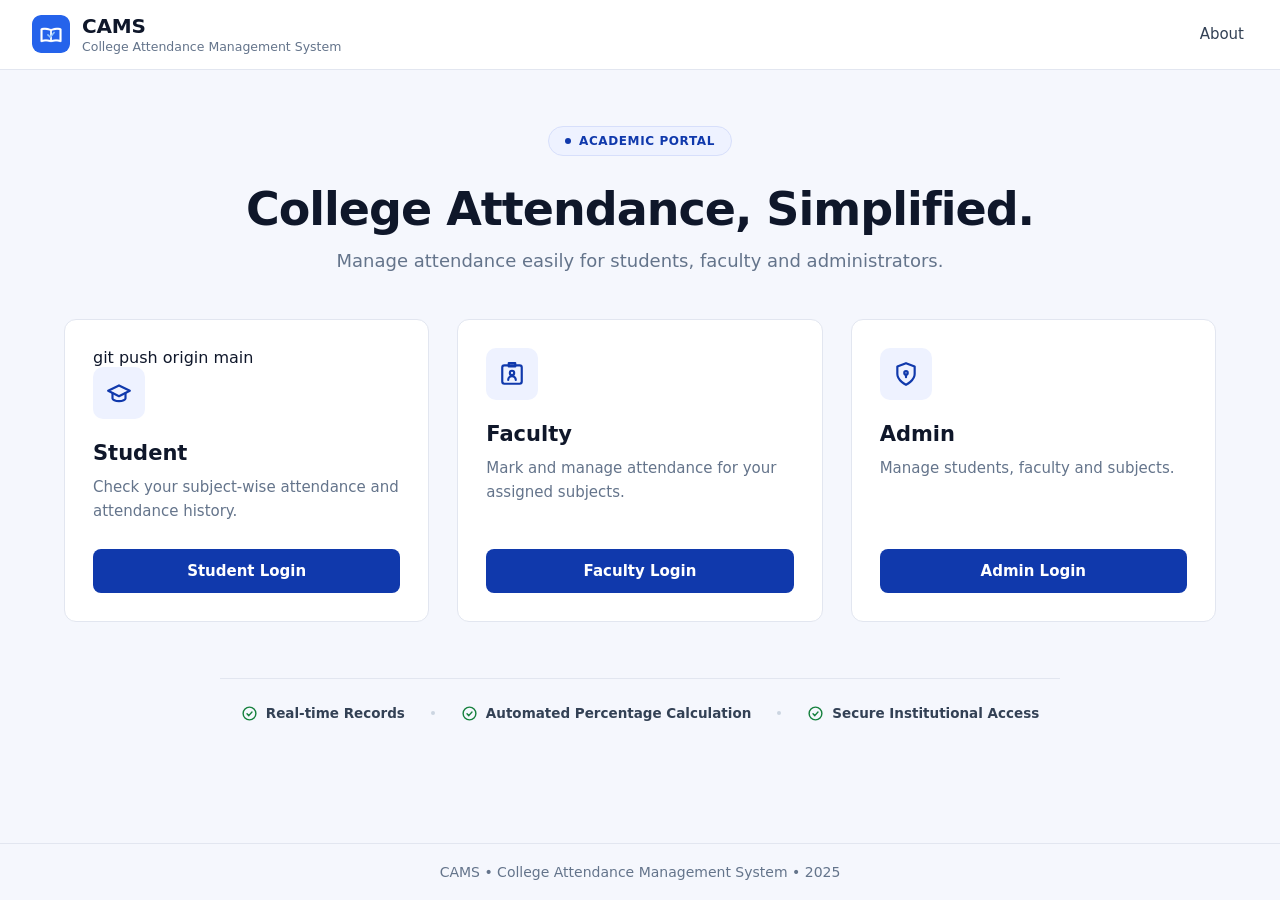
==== frontend/index.html @ 91c0c57a "my code updates" ====
<!DOCTYPE html>
<html lang="en">
<head>
  <meta charset="UTF-8" />
  <meta name="viewport" content="width=device-width, initial-scale=1" />
  <title>CAMS — College Attendance Management System</title>
  <link rel="icon" href="logo.png" />
  <link rel="stylesheet" href="style.css" />
</head>
<body>

  <!-- ============ NAVBAR ============ -->
  <header class="navbar">
    <a href="index.html" class="brand">
      <img src="logo.png" alt="CAMS logo" class="brand-logo" />
      <span class="brand-text">
        <span class="brand-name">CAMS</span>
        <span class="brand-sub">College Attendance Management System</span>
      </span>
    </a>

    <nav class="nav-links">
      <!-- Only "About" kept in the top right -->
      <a href="" class="nav-link">About</a>
    </nav>
  </header>

  <!-- ============ MAIN ============ -->
  <main class="hero">
    <span class="pill"><span class="pill-dot"></span>ACADEMIC PORTAL</span>

    <h1 class="hero-title">College Attendance, Simplified.</h1>
    <p class="hero-sub">Manage attendance easily for students, faculty and administrators.</p>

    <!-- ============ ROLE CARDS ============ -->
    <section class="cards">

      <!-- STUDENT -->
      <article class="card">git push origin main

        <div class="card-icon">
          <!-- graduation cap -->
          <svg viewBox="0 0 24 24" fill="none" stroke="currentColor" stroke-width="2"
               stroke-linecap="round" stroke-linejoin="round">
            <path d="M22 10 12 5 2 10l10 5 10-5Z"/>
            <path d="M6 12v5c0 1 2.5 2.5 6 2.5s6-1.5 6-2.5v-5"/>
          </svg>
        </div>
        <h2 class="card-title">Student</h2>
        <p class="card-text">Check your subject-wise attendance and attendance history.</p>
        <!-- LINK 1: put student login page URL in href -->
        <a href="" class="btn">Student Login</a>
      </article>

      <!-- FACULTY -->
      <article class="card">
        <div class="card-icon">
          <!-- id badge -->
          <svg viewBox="0 0 24 24" fill="none" stroke="currentColor" stroke-width="2"
               stroke-linecap="round" stroke-linejoin="round">
            <rect x="3" y="4" width="18" height="17" rx="2"/>
            <path d="M9 2h6v3H9z"/>
            <circle cx="12" cy="11" r="2"/>
            <path d="M8.5 17.5a3.5 3.5 0 0 1 7 0"/>
          </svg>
        </div>
        <h2 class="card-title">Faculty</h2>
        <p class="card-text">Mark and manage attendance for your assigned subjects.</p>
        <!-- LINK 2: put faculty login page URL in href -->
        <a href="" class="btn">Faculty Login</a>
      </article>

      <!-- ADMIN -->
      <article class="card">
        <div class="card-icon">
          <!-- shield with lock -->
          <svg viewBox="0 0 24 24" fill="none" stroke="currentColor" stroke-width="2"
               stroke-linecap="round" stroke-linejoin="round">
            <path d="M12 22s8-4 8-10V5l-8-3-8 3v7c0 6 8 10 8 10Z"/>
            <circle cx="12" cy="11" r="1.6"/>
            <path d="M12 12.6V15"/>
          </svg>
        </div>
        <h2 class="card-title">Admin</h2>
        <p class="card-text">Manage students, faculty and subjects.</p>
        <!-- LINK 3: put admin login page URL in href -->
        <a href="" class="btn">Admin Login</a>
      </article>

    </section>

    <!-- ============ FEATURE STRIP ============ -->
    <section class="features">
      <span class="feature">
        <svg viewBox="0 0 24 24" fill="none" stroke="currentColor" stroke-width="2"
             stroke-linecap="round" stroke-linejoin="round">
          <circle cx="12" cy="12" r="9"/><path d="m8.5 12.5 2.5 2.5 4.5-5"/>
        </svg>
        Real-time Records
      </span>
      <span class="feature-dot"></span>
      <span class="feature">
        <svg viewBox="0 0 24 24" fill="none" stroke="currentColor" stroke-width="2"
             stroke-linecap="round" stroke-linejoin="round">
          <circle cx="12" cy="12" r="9"/><path d="m8.5 12.5 2.5 2.5 4.5-5"/>
        </svg>
        Automated Percentage Calculation
      </span>
      <span class="feature-dot"></span>
      <span class="feature">
        <svg viewBox="0 0 24 24" fill="none" stroke="currentColor" stroke-width="2"
             stroke-linecap="round" stroke-linejoin="round">
          <circle cx="12" cy="12" r="9"/><path d="m8.5 12.5 2.5 2.5 4.5-5"/>
        </svg>
        Secure Institutional Access
      </span>
    </section>
  </main>

  <!-- ============ FOOTER ============ -->
  <footer class="footer">
    CAMS • College Attendance Management System • 2025
  </footer>

</body>
</html>
---- frontend/style.css ----
/* ===============================
   CAMS — College Attendance Management System
   =============================== */

:root {
  --blue:        #1039ac;
  --blue-dark:   #0c2d8a;
  --blue-light:  #2563eb;
  --page-bg:     #f5f7fd;
  --card-bg:     #ffffff;
  --border:      #e2e6f0;
  --text:        #0f172a;
  --text-muted:  #64748b;
  --icon-bg:     #eef2ff;
  --green:       #15803d;
  --radius:      12px;
}

* { box-sizing: border-box; margin: 0; padding: 0; }

body {
  font-family: system-ui, -apple-system, "Segoe UI", Roboto, Helvetica, Arial, sans-serif;
  background: var(--page-bg);
  color: var(--text);
  min-height: 100vh;
  display: flex;
  flex-direction: column;
  -webkit-font-smoothing: antialiased;
}

/* ============ NAVBAR ============ */
.navbar {
  background: #fff;
  border-bottom: 1px solid var(--border);
  padding: 14px 32px;
  display: flex;
  align-items: center;
  justify-content: space-between;
  flex-wrap: wrap;
  gap: 12px;
}

.brand {
  display: flex;
  align-items: center;
  gap: 12px;
  text-decoration: none;
  color: inherit;
}

.brand-logo {
  width: 38px;
  height: 38px;
  border-radius: 9px;
  display: block;
}

.brand-text { display: flex; flex-direction: column; line-height: 1.25; }
.brand-name { font-size: 20px; font-weight: 700; letter-spacing: -0.2px; }
.brand-sub  { font-size: 12.5px; color: var(--text-muted); }

.nav-links { display: flex; align-items: center; gap: 24px; }

.nav-link {
  font-size: 15px;
  color: #334155;
  text-decoration: none;
  padding: 6px 4px;
  border-radius: 6px;
  transition: color .15s ease;
}
.nav-link:hover { color: var(--blue); }
.nav-link:focus-visible { outline: 2px solid var(--blue); outline-offset: 3px; }

/* ============ HERO ============ */
.hero {
  flex: 1;
  width: 100%;
  max-width: 1200px;
  margin: 0 auto;
  padding: 56px 24px 72px;
  text-align: center;
}

.pill {
  display: inline-flex;
  align-items: center;
  gap: 8px;
  background: #eef2ff;
  border: 1px solid #d7dffb;
  color: var(--blue);
  font-size: 12px;
  font-weight: 600;
  letter-spacing: .6px;
  padding: 7px 16px;
  border-radius: 999px;
}
.pill-dot {
  width: 6px; height: 6px;
  border-radius: 50%;
  background: var(--blue);
}

.hero-title {
  margin-top: 26px;
  font-size: clamp(30px, 5vw, 46px);
  font-weight: 800;
  letter-spacing: -1px;
}

.hero-sub {
  margin-top: 14px;
  font-size: clamp(15px, 2vw, 18px);
  color: var(--text-muted);
}

/* ============ CARDS ============ */
.cards {
  margin-top: 48px;
  display: grid;
  grid-template-columns: repeat(3, 1fr);
  gap: 28px;
  text-align: left;
}

.card {
  background: var(--card-bg);
  border: 1px solid var(--border);
  border-radius: var(--radius);
  padding: 28px;
  display: flex;
  flex-direction: column;
}

.card-icon {
  width: 52px;
  height: 52px;
  border-radius: 10px;
  background: var(--icon-bg);
  color: var(--blue);
  display: flex;
  align-items: center;
  justify-content: center;
}
.card-icon svg { width: 26px; height: 26px; }

.card-title {
  margin-top: 22px;
  font-size: 21px;
  font-weight: 700;
}

.card-text {
  margin-top: 10px;
  font-size: 15px;
  line-height: 1.6;
  color: var(--text-muted);
  flex: 1;
}

.btn {
  margin-top: 26px;
  display: block;
  background: var(--blue);
  color: #fff;
  font-size: 15px;
  font-weight: 700;
  text-align: center;
  text-decoration: none;
  padding: 13px 18px;
  border-radius: 8px;
  transition: background .15s ease;
}
.btn:hover { background: var(--blue-dark); }
.btn:focus-visible { outline: 2px solid var(--text); outline-offset: 3px; }

/* ============ FEATURE STRIP ============ */
.features {
  margin: 56px auto 0;
  max-width: 840px;
  border-top: 1px solid var(--border);
  padding-top: 26px;
  display: flex;
  flex-wrap: wrap;
  align-items: center;
  justify-content: center;
  gap: 14px 26px;
}

.feature {
  display: inline-flex;
  align-items: center;
  gap: 8px;
  font-size: 13.5px;
  font-weight: 600;
  color: #334155;
}
.feature svg { width: 17px; height: 17px; color: var(--green); }

.feature-dot {
  width: 4px; height: 4px;
  border-radius: 50%;
  background: #cbd5e1;
}

/* ============ FOOTER ============ */
.footer {
  border-top: 1px solid var(--border);
  padding: 20px 24px;
  text-align: center;
  font-size: 14px;
  color: var(--text-muted);
  background: var(--page-bg);
}

/* ============ RESPONSIVE ============ */
@media (max-width: 900px) {
  .cards { grid-template-columns: 1fr; max-width: 460px; margin-left: auto; margin-right: auto; }
}

@media (max-width: 560px) {
  .navbar { padding: 12px 18px; }
  .brand-sub { display: none; }
  .hero { padding: 40px 18px 56px; }
  .feature-dot { display: none; }
  .features { flex-direction: column; gap: 12px; }
}
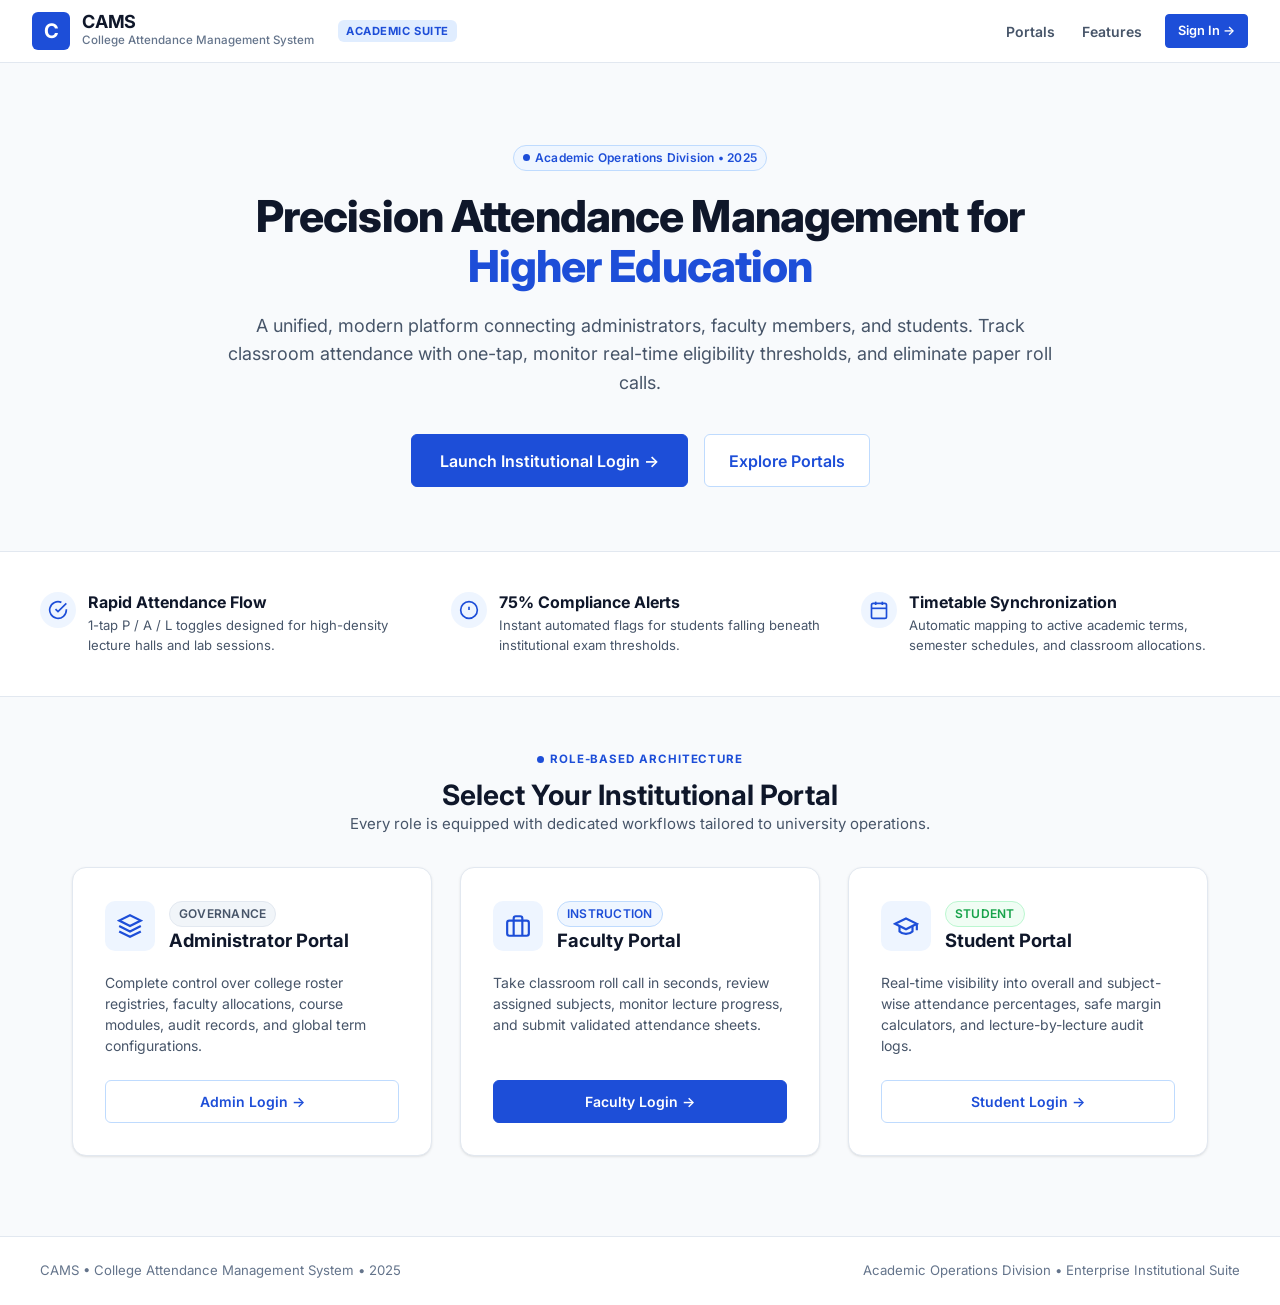
==== commit 237d255d: "feat: add complete frontend structure and pages" ====
--- a/frontend/index.html
+++ b/frontend/index.html
@@ -1,126 +1,309 @@
 <!DOCTYPE html>
 <html lang="en">
 <head>
-  <meta charset="UTF-8" />
-  <meta name="viewport" content="width=device-width, initial-scale=1" />
-  <title>CAMS — College Attendance Management System</title>
-  <link rel="icon" href="logo.png" />
-  <link rel="stylesheet" href="style.css" />
+    <meta charset="UTF-8">
+    <meta name="viewport" content="width=device-width, initial-scale=1.0">
+    <title>CAMS - College Attendance Management System</title>
+    <!-- Stylesheets -->
+    <link rel="stylesheet" href="css/style.css">
+    <link rel="stylesheet" href="css/dashboard.css">
+    <style>
+        .landing-hero {
+            padding: 5rem 2rem 4rem;
+            text-align: center;
+            max-width: 900px;
+            margin: 0 auto;
+        }
+        .hero-badge { margin-bottom: 1.25rem; }
+        .hero-title {
+            font-size: 2.75rem;
+            font-weight: 800;
+            color: #0f172a;
+            line-height: 1.15;
+            margin-bottom: 1.25rem;
+            letter-spacing: -0.02em;
+        }
+        .hero-title span { color: var(--primary-color); }
+        .hero-subtitle {
+            font-size: 1.125rem;
+            color: var(--text-secondary);
+            margin-bottom: 2.25rem;
+            line-height: 1.6;
+        }
+        .hero-cta-group {
+            display: flex;
+            align-items: center;
+            justify-content: center;
+            gap: 1rem;
+            flex-wrap: wrap;
+        }
+        .portals-preview-section {
+            padding: 3rem 2rem 5rem;
+            max-width: 1200px;
+            margin: 0 auto;
+            width: 100%;
+        }
+        .portal-cards-grid {
+            display: grid;
+            grid-template-columns: repeat(auto-fit, minmax(320px, 1fr));
+            gap: 1.75rem;
+            margin-top: 2rem;
+        }
+        .portal-preview-card {
+            background-color: #ffffff;
+            border: 1px solid var(--border-color);
+            border-radius: var(--radius-lg);
+            padding: 2rem;
+            display: flex;
+            flex-direction: column;
+            justify-content: space-between;
+            box-shadow: var(--shadow-sm);
+            transition: var(--transition);
+        }
+        .portal-preview-card:hover {
+            box-shadow: var(--shadow-lg);
+            transform: translateY(-4px);
+            border-color: var(--primary-border);
+        }
+        .portal-card-header {
+            display: flex;
+            align-items: center;
+            gap: 14px;
+            margin-bottom: 1.25rem;
+        }
+        .portal-card-icon {
+            width: 50px;
+            height: 50px;
+            border-radius: var(--radius-md);
+            background-color: #eef5ff;
+            color: var(--primary-color);
+            display: flex;
+            align-items: center;
+            justify-content: center;
+        }
+        .features-strip {
+            background-color: #ffffff;
+            border-top: 1px solid var(--border-color);
+            border-bottom: 1px solid var(--border-color);
+            padding: 2.5rem 2rem;
+        }
+        .features-grid {
+            max-width: 1200px;
+            margin: 0 auto;
+            display: grid;
+            grid-template-columns: repeat(auto-fit, minmax(240px, 1fr));
+            gap: 2rem;
+        }
+        .feature-item {
+            display: flex;
+            align-items: flex-start;
+            gap: 12px;
+        }
+        .feature-item-icon {
+            width: 36px;
+            height: 36px;
+            border-radius: 50%;
+            background-color: #eef5ff;
+            color: var(--primary-color);
+            display: flex;
+            align-items: center;
+            justify-content: center;
+            flex-shrink: 0;
+        }
+    </style>
 </head>
 <body>
 
-  <!-- ============ NAVBAR ============ -->
-  <header class="navbar">
-    <a href="index.html" class="brand">
-      <img src="logo.png" alt="CAMS logo" class="brand-logo" />
-      <span class="brand-text">
-        <span class="brand-name">CAMS</span>
-        <span class="brand-sub">College Attendance Management System</span>
-      </span>
-    </a>
-
-    <nav class="nav-links">
-      <!-- Only "About" kept in the top right -->
-      <a href="" class="nav-link">About</a>
-    </nav>
-  </header>
-
-  <!-- ============ MAIN ============ -->
-  <main class="hero">
-    <span class="pill"><span class="pill-dot"></span>ACADEMIC PORTAL</span>
-
-    <h1 class="hero-title">College Attendance, Simplified.</h1>
-    <p class="hero-sub">Manage attendance easily for students, faculty and administrators.</p>
-
-    <!-- ============ ROLE CARDS ============ -->
-    <section class="cards">
-
-      <!-- STUDENT -->
-      <article class="card">git push origin main
-
-        <div class="card-icon">
-          <!-- graduation cap -->
-          <svg viewBox="0 0 24 24" fill="none" stroke="currentColor" stroke-width="2"
-               stroke-linecap="round" stroke-linejoin="round">
-            <path d="M22 10 12 5 2 10l10 5 10-5Z"/>
-            <path d="M6 12v5c0 1 2.5 2.5 6 2.5s6-1.5 6-2.5v-5"/>
-          </svg>
+    <!-- Landing Navigation -->
+    <header class="top-navbar">
+        <div class="nav-left">
+            <div class="brand-logo-wrap">
+                <div class="brand-icon">C</div>
+                <div class="brand-text">
+                    <h2>CAMS</h2>
+                    <span>College Attendance Management System</span>
+                </div>
+            </div>
+            <span class="portal-badge">Academic Suite</span>
         </div>
-        <h2 class="card-title">Student</h2>
-        <p class="card-text">Check your subject-wise attendance and attendance history.</p>
-        <!-- LINK 1: put student login page URL in href -->
-        <a href="" class="btn">Student Login</a>
-      </article>
-
-      <!-- FACULTY -->
-      <article class="card">
-        <div class="card-icon">
-          <!-- id badge -->
-          <svg viewBox="0 0 24 24" fill="none" stroke="currentColor" stroke-width="2"
-               stroke-linecap="round" stroke-linejoin="round">
-            <rect x="3" y="4" width="18" height="17" rx="2"/>
-            <path d="M9 2h6v3H9z"/>
-            <circle cx="12" cy="11" r="2"/>
-            <path d="M8.5 17.5a3.5 3.5 0 0 1 7 0"/>
-          </svg>
+        <div class="nav-right">
+            <a href="#portals" class="nav-link">Portals</a>
+            <a href="#features" class="nav-link">Features</a>
+            <a href="pages/login.html" class="btn btn-primary btn-sm">
+                Sign In &rarr;
+            </a>
         </div>
-        <h2 class="card-title">Faculty</h2>
-        <p class="card-text">Mark and manage attendance for your assigned subjects.</p>
-        <!-- LINK 2: put faculty login page URL in href -->
-        <a href="" class="btn">Faculty Login</a>
-      </article>
-
-      <!-- ADMIN -->
-      <article class="card">
-        <div class="card-icon">
-          <!-- shield with lock -->
-          <svg viewBox="0 0 24 24" fill="none" stroke="currentColor" stroke-width="2"
-               stroke-linecap="round" stroke-linejoin="round">
-            <path d="M12 22s8-4 8-10V5l-8-3-8 3v7c0 6 8 10 8 10Z"/>
-            <circle cx="12" cy="11" r="1.6"/>
-            <path d="M12 12.6V15"/>
-          </svg>
+    </header>
+
+    <!-- Main Hero -->
+    <main>
+        <section class="landing-hero">
+            <div class="hero-badge">
+                <span class="badge badge-blue">
+                    <span class="status-dot blue"></span> Academic Operations Division &bull; 2025
+                </span>
+            </div>
+            <h1 class="hero-title">
+                Precision Attendance Management for <span>Higher Education</span>
+            </h1>
+            <p class="hero-subtitle">
+                A unified, modern platform connecting administrators, faculty members, and students.
+                Track classroom attendance with one-tap, monitor real-time eligibility thresholds, and eliminate paper roll calls.
+            </p>
+            <div class="hero-cta-group">
+                <a href="pages/login.html" class="btn btn-primary" style="padding: 0.85rem 1.75rem; font-size: 1rem;">
+                    Launch Institutional Login &rarr;
+                </a>
+                <a href="#portals" class="btn btn-outline" style="padding: 0.85rem 1.5rem; font-size: 1rem;">
+                    Explore Portals
+                </a>
+            </div>
+        </section>
+
+        <!-- Feature Highlight Strip -->
+        <section class="features-strip" id="features">
+            <div class="features-grid">
+                <div class="feature-item">
+                    <div class="feature-item-icon">
+                        <svg width="20" height="20" viewBox="0 0 24 24" fill="none" stroke="currentColor" stroke-width="2">
+                            <path d="M22 11.08V12a10 10 0 1 1-5.93-9.14"></path>
+                            <polyline points="22 4 12 14.01 9 11.01"></polyline>
+                        </svg>
+                    </div>
+                    <div>
+                        <h4 style="margin-bottom: 4px;">Rapid Attendance Flow</h4>
+                        <p style="font-size: 0.82rem;">1-tap P / A / L toggles designed for high-density lecture halls and lab sessions.</p>
+                    </div>
+                </div>
+
+                <div class="feature-item">
+                    <div class="feature-item-icon">
+                        <svg width="20" height="20" viewBox="0 0 24 24" fill="none" stroke="currentColor" stroke-width="2">
+                            <circle cx="12" cy="12" r="10"></circle>
+                            <line x1="12" y1="8" x2="12" y2="12"></line>
+                            <line x1="12" y1="16" x2="12.01" y2="16"></line>
+                        </svg>
+                    </div>
+                    <div>
+                        <h4 style="margin-bottom: 4px;">75% Compliance Alerts</h4>
+                        <p style="font-size: 0.82rem;">Instant automated flags for students falling beneath institutional exam thresholds.</p>
+                    </div>
+                </div>
+
+                <div class="feature-item">
+                    <div class="feature-item-icon">
+                        <svg width="20" height="20" viewBox="0 0 24 24" fill="none" stroke="currentColor" stroke-width="2">
+                            <rect x="3" y="4" width="18" height="18" rx="2" ry="2"></rect>
+                            <line x1="16" y1="2" x2="16" y2="6"></line>
+                            <line x1="8" y1="2" x2="8" y2="6"></line>
+                            <line x1="3" y1="10" x2="21" y2="10"></line>
+                        </svg>
+                    </div>
+                    <div>
+                        <h4 style="margin-bottom: 4px;">Timetable Synchronization</h4>
+                        <p style="font-size: 0.82rem;">Automatic mapping to active academic terms, semester schedules, and classroom allocations.</p>
+                    </div>
+                </div>
+            </div>
+        </section>
+
+        <!-- Role Portals Section -->
+        <section class="portals-preview-section" id="portals">
+            <div style="text-align: center; margin-bottom: 2rem;">
+                <span class="portal-tag"><span class="dot"></span> Role-Based Architecture</span>
+                <h2 style="font-size: 1.75rem; margin-top: 4px;">Select Your Institutional Portal</h2>
+                <p>Every role is equipped with dedicated workflows tailored to university operations.</p>
+            </div>
+
+            <div class="portal-cards-grid">
+                <!-- Admin Card -->
+                <div class="portal-preview-card">
+                    <div>
+                        <div class="portal-card-header">
+                            <div class="portal-card-icon">
+                                <svg width="26" height="26" viewBox="0 0 24 24" fill="none" stroke="currentColor" stroke-width="2">
+                                    <path d="M12 2L2 7l10 5 10-5-10-5z"></path>
+                                    <path d="M2 17l10 5 10-5"></path>
+                                    <path d="M2 12l10 5 10-5"></path>
+                                </svg>
+                            </div>
+                            <div>
+                                <span class="badge badge-gray">GOVERNANCE</span>
+                                <h3 style="margin-top: 2px;">Administrator Portal</h3>
+                            </div>
+                        </div>
+                        <p style="margin-bottom: 1.5rem; font-size: 0.875rem;">
+                            Complete control over college roster registries, faculty allocations, course modules, audit records, and global term configurations.
+                        </p>
+                    </div>
+                    <a href="pages/login.html" class="btn btn-outline btn-block">
+                        Admin Login &rarr;
+                    </a>
+                </div>
+
+                <!-- Faculty Card -->
+                <div class="portal-preview-card">
+                    <div>
+                        <div class="portal-card-header">
+                            <div class="portal-card-icon">
+                                <svg width="26" height="26" viewBox="0 0 24 24" fill="none" stroke="currentColor" stroke-width="2">
+                                    <rect x="2" y="7" width="20" height="14" rx="2" ry="2"></rect>
+                                    <path d="M16 21V5a2 2 0 0 0-2-2h-4a2 2 0 0 0-2 2v16"></path>
+                                </svg>
+                            </div>
+                            <div>
+                                <span class="badge badge-blue">INSTRUCTION</span>
+                                <h3 style="margin-top: 2px;">Faculty Portal</h3>
+                            </div>
+                        </div>
+                        <p style="margin-bottom: 1.5rem; font-size: 0.875rem;">
+                            Take classroom roll call in seconds, review assigned subjects, monitor lecture progress, and submit validated attendance sheets.
+                        </p>
+                    </div>
+                    <a href="pages/login.html" class="btn btn-primary btn-block">
+                        Faculty Login &rarr;
+                    </a>
+                </div>
+
+                <!-- Student Card -->
+                <div class="portal-preview-card">
+                    <div>
+                        <div class="portal-card-header">
+                            <div class="portal-card-icon">
+                                <svg width="26" height="26" viewBox="0 0 24 24" fill="none" stroke="currentColor" stroke-width="2">
+                                    <path d="M22 10v6M2 10l10-5 10 5-10 5z"></path>
+                                    <path d="M6 12v5c3 3 9 3 12 0v-5"></path>
+                                </svg>
+                            </div>
+                            <div>
+                                <span class="badge badge-green">STUDENT</span>
+                                <h3 style="margin-top: 2px;">Student Portal</h3>
+                            </div>
+                        </div>
+                        <p style="margin-bottom: 1.5rem; font-size: 0.875rem;">
+                            Real-time visibility into overall and subject-wise attendance percentages, safe margin calculators, and lecture-by-lecture audit logs.
+                        </p>
+                    </div>
+                    <a href="pages/login.html" class="btn btn-outline btn-block">
+                        Student Login &rarr;
+                    </a>
+                </div>
+            </div>
+        </section>
+    </main>
+
+    <!-- Bottom Institutional Footer -->
+    <footer style="background-color: #ffffff; border-top: 1px solid var(--border-color); padding: 1.5rem 2.5rem; display: flex; align-items: center; justify-content: space-between; font-size: 0.825rem; color: var(--text-muted); flex-wrap: wrap; gap: 1rem;">
+        <div>
+            CAMS &bull; College Attendance Management System &bull; 2025
         </div>
-        <h2 class="card-title">Admin</h2>
-        <p class="card-text">Manage students, faculty and subjects.</p>
-        <!-- LINK 3: put admin login page URL in href -->
-        <a href="" class="btn">Admin Login</a>
-      </article>
-
-    </section>
-
-    <!-- ============ FEATURE STRIP ============ -->
-    <section class="features">
-      <span class="feature">
-        <svg viewBox="0 0 24 24" fill="none" stroke="currentColor" stroke-width="2"
-             stroke-linecap="round" stroke-linejoin="round">
-          <circle cx="12" cy="12" r="9"/><path d="m8.5 12.5 2.5 2.5 4.5-5"/>
-        </svg>
-        Real-time Records
-      </span>
-      <span class="feature-dot"></span>
-      <span class="feature">
-        <svg viewBox="0 0 24 24" fill="none" stroke="currentColor" stroke-width="2"
-             stroke-linecap="round" stroke-linejoin="round">
-          <circle cx="12" cy="12" r="9"/><path d="m8.5 12.5 2.5 2.5 4.5-5"/>
-        </svg>
-        Automated Percentage Calculation
-      </span>
-      <span class="feature-dot"></span>
-      <span class="feature">
-        <svg viewBox="0 0 24 24" fill="none" stroke="currentColor" stroke-width="2"
-             stroke-linecap="round" stroke-linejoin="round">
-          <circle cx="12" cy="12" r="9"/><path d="m8.5 12.5 2.5 2.5 4.5-5"/>
-        </svg>
-        Secure Institutional Access
-      </span>
-    </section>
-  </main>
-
-  <!-- ============ FOOTER ============ -->
-  <footer class="footer">
-    CAMS • College Attendance Management System • 2025
-  </footer>
-
+        <div>
+            Academic Operations Division &bull; Enterprise Institutional Suite
+        </div>
+    </footer>
+
+    <!-- Scripts -->
+    <script src="js/config.js"></script>
+    <script src="js/auth.js"></script>
 </body>
-</html>+</html>
--- a/frontend/css/style.css
+++ b/frontend/css/style.css
@@ -0,0 +1,482 @@
+/* ==========================================================================
+   CAMS - College Attendance Management System
+   Global Style & Design System (style.css)
+   ========================================================================== */
+
+@import url('https://fonts.googleapis.com/css2?family=Inter:wght@400;500;600;700&display=swap');
+
+:root {
+    /* Brand Colors - Collegiate Blue Palette */
+    --primary-color: #1d4ed8;
+    --primary-hover: #1e40af;
+    --primary-active: #172554;
+    --primary-light: #eff6ff;
+    --primary-border: #bfdbfe;
+
+    /* Neutral & Background Colors */
+    --bg-page: #f8fafc;
+    --bg-card: #ffffff;
+    --bg-muted: #f1f5f9;
+    --border-color: #e2e8f0;
+    --border-light: #f1f5f9;
+
+    /* Text Colors */
+    --text-primary: #0f172a;
+    --text-secondary: #475569;
+    --text-muted: #64748b;
+    --text-light: #94a3b8;
+
+    /* Functional State Colors */
+    --success: #16a34a;
+    --success-bg: #f0fdf4;
+    --success-border: #bbf7d0;
+
+    --warning: #d97706;
+    --warning-bg: #fffbeb;
+    --warning-border: #fef3c7;
+
+    --danger: #dc2626;
+    --danger-bg: #fef2f2;
+    --danger-border: #fecaca;
+
+    --info: #0284c7;
+    --info-bg: #f0f9ff;
+    --info-border: #bae6fd;
+
+    /* Layout & Spacing */
+    --radius-sm: 6px;
+    --radius-md: 10px;
+    --radius-lg: 14px;
+    --radius-xl: 18px;
+    --radius-pill: 9999px;
+
+    /* Box Shadows */
+    --shadow-xs: 0 1px 2px 0 rgba(0, 0, 0, 0.05);
+    --shadow-sm: 0 1px 3px 0 rgba(0, 0, 0, 0.08), 0 1px 2px -1px rgba(0, 0, 0, 0.08);
+    --shadow-md: 0 4px 6px -1px rgba(0, 0, 0, 0.07), 0 2px 4px -2px rgba(0, 0, 0, 0.07);
+    --shadow-lg: 0 10px 15px -3px rgba(0, 0, 0, 0.06), 0 4px 6px -4px rgba(0, 0, 0, 0.06);
+
+    /* Typography */
+    --font-sans: 'Inter', -apple-system, BlinkMacSystemFont, 'Segoe UI', Roboto, Helvetica, Arial, sans-serif;
+    --transition: all 0.2s cubic-bezier(0.16, 1, 0.3, 1);
+}
+
+/* Base Reset */
+*, *::before, *::after {
+    box-sizing: border-box;
+    margin: 0;
+    padding: 0;
+}
+
+html {
+    font-size: 16px;
+    scroll-behavior: smooth;
+}
+
+body {
+    font-family: var(--font-sans);
+    background-color: var(--bg-page);
+    color: var(--text-primary);
+    line-height: 1.5;
+    -webkit-font-smoothing: antialiased;
+    -moz-osx-font-smoothing: grayscale;
+    min-height: 100vh;
+    display: flex;
+    flex-direction: column;
+}
+
+/* Typography Defaults */
+h1, h2, h3, h4, h5, h6 {
+    color: var(--text-primary);
+    font-weight: 700;
+    line-height: 1.25;
+}
+
+h1 { font-size: 1.75rem; }
+h2 { font-size: 1.35rem; }
+h3 { font-size: 1.15rem; }
+h4 { font-size: 1.0rem; }
+
+p {
+    color: var(--text-secondary);
+    font-size: 0.9375rem;
+}
+
+a {
+    color: var(--primary-color);
+    text-decoration: none;
+    transition: var(--transition);
+}
+
+a:hover {
+    color: var(--primary-hover);
+}
+
+button, input, select, textarea {
+    font-family: inherit;
+    font-size: inherit;
+}
+
+/* Global App Header */
+.brand-logo-wrap {
+    display: flex;
+    align-items: center;
+    gap: 12px;
+}
+
+.brand-icon {
+    width: 38px;
+    height: 38px;
+    background-color: var(--primary-color);
+    color: #ffffff;
+    font-weight: 700;
+    font-size: 1.25rem;
+    display: flex;
+    align-items: center;
+    justify-content: center;
+    border-radius: var(--radius-sm);
+    flex-shrink: 0;
+}
+
+.brand-text h2 {
+    font-size: 1.125rem;
+    font-weight: 700;
+    color: var(--text-primary);
+    letter-spacing: -0.01em;
+    line-height: 1.1;
+}
+
+.brand-text span {
+    font-size: 0.725rem;
+    color: var(--text-muted);
+    font-weight: 500;
+    display: block;
+}
+
+/* Buttons */
+.btn {
+    display: inline-flex;
+    align-items: center;
+    justify-content: center;
+    gap: 8px;
+    padding: 0.625rem 1.25rem;
+    font-size: 0.875rem;
+    font-weight: 600;
+    border-radius: var(--radius-sm);
+    border: 1px solid transparent;
+    cursor: pointer;
+    transition: var(--transition);
+    text-align: center;
+    user-select: none;
+}
+
+.btn:disabled {
+    opacity: 0.6;
+    cursor: not-allowed;
+}
+
+.btn-primary {
+    background-color: var(--primary-color);
+    color: #ffffff;
+    border-color: var(--primary-color);
+}
+
+.btn-primary:hover:not(:disabled) {
+    background-color: var(--primary-hover);
+    border-color: var(--primary-hover);
+    box-shadow: 0 4px 10px rgba(29, 78, 216, 0.25);
+}
+
+.btn-outline {
+    background-color: #ffffff;
+    color: var(--primary-color);
+    border-color: var(--primary-border);
+}
+
+.btn-outline:hover:not(:disabled) {
+    background-color: var(--primary-light);
+    border-color: var(--primary-color);
+}
+
+.btn-secondary {
+    background-color: var(--bg-muted);
+    color: var(--text-secondary);
+    border-color: var(--border-color);
+}
+
+.btn-secondary:hover:not(:disabled) {
+    background-color: #e2e8f0;
+    color: var(--text-primary);
+}
+
+.btn-danger {
+    background-color: var(--danger);
+    color: #ffffff;
+}
+
+.btn-danger:hover:not(:disabled) {
+    background-color: #b91c1c;
+}
+
+.btn-sm {
+    padding: 0.4rem 0.75rem;
+    font-size: 0.8rem;
+    border-radius: 4px;
+}
+
+.btn-block {
+    width: 100%;
+}
+
+/* Badges & Pills */
+.badge {
+    display: inline-flex;
+    align-items: center;
+    gap: 5px;
+    padding: 3px 9px;
+    font-size: 0.75rem;
+    font-weight: 600;
+    border-radius: var(--radius-pill);
+    letter-spacing: 0.02em;
+}
+
+.badge-blue {
+    background-color: var(--primary-light);
+    color: var(--primary-color);
+    border: 1px solid var(--primary-border);
+}
+
+.badge-green {
+    background-color: var(--success-bg);
+    color: var(--success);
+    border: 1px solid var(--success-border);
+}
+
+.badge-amber {
+    background-color: var(--warning-bg);
+    color: var(--warning);
+    border: 1px solid var(--warning-border);
+}
+
+.badge-red {
+    background-color: var(--danger-bg);
+    color: var(--danger);
+    border: 1px solid var(--danger-border);
+}
+
+.badge-gray {
+    background-color: var(--bg-muted);
+    color: var(--text-secondary);
+    border: 1px solid var(--border-color);
+}
+
+.status-dot {
+    width: 7px;
+    height: 7px;
+    border-radius: 50%;
+    display: inline-block;
+}
+
+.status-dot.green { background-color: var(--success); }
+.status-dot.amber { background-color: var(--warning); }
+.status-dot.red { background-color: var(--danger); }
+.status-dot.blue { background-color: var(--primary-color); }
+
+/* Form Elements */
+.form-group {
+    margin-bottom: 1.15rem;
+    display: flex;
+    flex-direction: column;
+    gap: 6px;
+}
+
+.form-label {
+    font-size: 0.84rem;
+    font-weight: 600;
+    color: var(--text-primary);
+}
+
+.input-wrapper {
+    position: relative;
+    display: flex;
+    align-items: center;
+}
+
+.input-icon {
+    position: absolute;
+    left: 12px;
+    color: var(--text-muted);
+    pointer-events: none;
+    display: flex;
+    align-items: center;
+    justify-content: center;
+}
+
+.input-action-btn {
+    position: absolute;
+    right: 12px;
+    background: none;
+    border: none;
+    color: var(--text-muted);
+    cursor: pointer;
+    padding: 4px;
+    display: flex;
+    align-items: center;
+}
+
+.input-action-btn:hover {
+    color: var(--text-primary);
+}
+
+.form-control {
+    width: 100%;
+    padding: 0.65rem 0.9rem;
+    border: 1px solid var(--border-color);
+    border-radius: var(--radius-sm);
+    font-size: 0.875rem;
+    color: var(--text-primary);
+    background-color: #ffffff;
+    transition: var(--transition);
+}
+
+.form-control.has-icon-left { padding-left: 38px; }
+.form-control.has-icon-right { padding-right: 38px; }
+
+.form-control:focus {
+    outline: none;
+    border-color: var(--primary-color);
+    box-shadow: 0 0 0 3px rgba(29, 78, 216, 0.12);
+}
+
+.form-control::placeholder {
+    color: var(--text-light);
+}
+
+/* Modals */
+.modal-overlay {
+    position: fixed;
+    top: 0;
+    left: 0;
+    right: 0;
+    bottom: 0;
+    background-color: rgba(15, 23, 42, 0.5);
+    backdrop-filter: blur(2px);
+    display: none;
+    align-items: center;
+    justify-content: center;
+    z-index: 999;
+    padding: 1rem;
+}
+
+.modal-overlay.active {
+    display: flex;
+}
+
+.modal-card {
+    background-color: #ffffff;
+    width: 100%;
+    max-width: 520px;
+    border-radius: var(--radius-md);
+    box-shadow: var(--shadow-lg);
+    border: 1px solid var(--border-color);
+    animation: modalFadeIn 0.2s ease-out;
+    overflow: hidden;
+}
+
+@keyframes modalFadeIn {
+    from { opacity: 0; transform: translateY(12px) scale(0.98); }
+    to { opacity: 1; transform: translateY(0) scale(1); }
+}
+
+.modal-header {
+    display: flex;
+    align-items: center;
+    justify-content: space-between;
+    padding: 1.15rem 1.4rem;
+    border-bottom: 1px solid var(--border-color);
+}
+
+.modal-header h3 {
+    font-size: 1.1rem;
+    font-weight: 700;
+}
+
+.modal-close-btn {
+    background: none;
+    border: none;
+    color: var(--text-muted);
+    font-size: 1.4rem;
+    cursor: pointer;
+    line-height: 1;
+    border-radius: 4px;
+    padding: 2px 6px;
+}
+
+.modal-close-btn:hover {
+    color: var(--text-primary);
+    background-color: var(--bg-muted);
+}
+
+.modal-body {
+    padding: 1.4rem;
+    max-height: 75vh;
+    overflow-y: auto;
+}
+
+.modal-footer {
+    display: flex;
+    align-items: center;
+    justify-content: flex-end;
+    gap: 10px;
+    padding: 1rem 1.4rem;
+    background-color: var(--bg-muted);
+    border-top: 1px solid var(--border-color);
+}
+
+/* Toast System */
+.toast-container {
+    position: fixed;
+    bottom: 24px;
+    right: 24px;
+    z-index: 1050;
+    display: flex;
+    flex-direction: column;
+    gap: 10px;
+}
+
+.toast {
+    display: flex;
+    align-items: center;
+    gap: 10px;
+    background-color: #ffffff;
+    border: 1px solid var(--border-color);
+    padding: 12px 18px;
+    border-radius: var(--radius-sm);
+    box-shadow: var(--shadow-md);
+    font-size: 0.875rem;
+    color: var(--text-primary);
+    animation: toastSlideIn 0.25s ease-out;
+    min-width: 260px;
+}
+
+.toast.toast-success { border-left: 4px solid var(--success); }
+.toast.toast-error { border-left: 4px solid var(--danger); }
+.toast.toast-info { border-left: 4px solid var(--primary-color); }
+
+@keyframes toastSlideIn {
+    from { opacity: 0; transform: translateX(20px); }
+    to { opacity: 1; transform: translateX(0); }
+}
+
+/* Utility Helpers */
+.flex { display: flex; }
+.items-center { align-items: center; }
+.justify-between { justify-content: space-between; }
+.gap-8 { gap: 8px; }
+.gap-12 { gap: 12px; }
+.gap-16 { gap: 16px; }
+.text-muted { color: var(--text-muted); }
+.text-sm { font-size: 0.875rem; }
+.text-xs { font-size: 0.75rem; }
+.font-semibold { font-weight: 600; }
+.font-bold { font-weight: 700; }
--- a/frontend/css/dashboard.css
+++ b/frontend/css/dashboard.css
@@ -0,0 +1,571 @@
+/* ==========================================================================
+   CAMS - College Attendance Management System
+   Common Dashboard Styles (dashboard.css)
+   Handles shared topbars, sidebars, stats cards, tables, and responsive layout.
+   ========================================================================== */
+
+/* Overall Shell */
+.app-shell {
+    min-height: 100vh;
+    display: flex;
+    flex-direction: column;
+    background-color: #f6f8fb;
+}
+
+/* Common Top Navigation Bar */
+.top-navbar {
+    background-color: #ffffff;
+    border-bottom: 1px solid var(--border-color);
+    padding: 0.75rem 2rem;
+    display: flex;
+    align-items: center;
+    justify-content: space-between;
+    position: sticky;
+    top: 0;
+    z-index: 100;
+}
+
+.nav-left {
+    display: flex;
+    align-items: center;
+    gap: 1.5rem;
+}
+
+.portal-badge {
+    background-color: #e0edff;
+    color: var(--primary-color);
+    font-size: 0.7rem;
+    font-weight: 700;
+    padding: 3px 8px;
+    border-radius: var(--radius-sm);
+    letter-spacing: 0.05em;
+    text-transform: uppercase;
+}
+
+/* Center Horizontal Nav */
+.nav-center-links {
+    display: flex;
+    align-items: center;
+    gap: 1.5rem;
+}
+
+.nav-link {
+    font-size: 0.875rem;
+    font-weight: 600;
+    color: var(--text-secondary);
+    text-decoration: none;
+    padding: 0.4rem 0.2rem;
+    position: relative;
+    transition: var(--transition);
+}
+
+.nav-link:hover {
+    color: var(--primary-color);
+}
+
+.nav-link.active {
+    color: var(--primary-color);
+}
+
+.nav-link.active::after {
+    content: '';
+    position: absolute;
+    bottom: -13px;
+    left: 0;
+    right: 0;
+    height: 3px;
+    background-color: var(--primary-color);
+    border-radius: 2px 2px 0 0;
+}
+
+/* Right Profile & Actions */
+.nav-right {
+    display: flex;
+    align-items: center;
+    gap: 1.25rem;
+}
+
+.user-profile-badge {
+    display: flex;
+    align-items: center;
+    gap: 10px;
+}
+
+.user-avatar-circle {
+    width: 36px;
+    height: 36px;
+    border-radius: 50%;
+    background-color: var(--primary-color);
+    color: #ffffff;
+    display: flex;
+    align-items: center;
+    justify-content: center;
+    font-weight: 600;
+    font-size: 0.9rem;
+}
+
+.user-meta {
+    text-align: right;
+    line-height: 1.2;
+}
+
+.user-meta .name {
+    font-size: 0.85rem;
+    font-weight: 700;
+    color: var(--text-primary);
+}
+
+.user-meta .role-dept {
+    font-size: 0.725rem;
+    color: var(--text-muted);
+}
+
+.logout-btn {
+    display: inline-flex;
+    align-items: center;
+    gap: 6px;
+    background: none;
+    border: none;
+    color: var(--text-secondary);
+    font-size: 0.84rem;
+    font-weight: 600;
+    cursor: pointer;
+    padding: 6px 10px;
+    border-radius: var(--radius-sm);
+    transition: var(--transition);
+}
+
+.logout-btn:hover {
+    color: var(--danger);
+    background-color: var(--danger-bg);
+}
+
+/* Layout With Sidebar */
+.layout-container {
+    display: flex;
+    flex: 1;
+}
+
+.app-sidebar {
+    width: 250px;
+    background-color: #ffffff;
+    border-right: 1px solid var(--border-color);
+    display: flex;
+    flex-direction: column;
+    justify-content: space-between;
+    padding: 1.5rem 1rem;
+    flex-shrink: 0;
+}
+
+.sidebar-heading {
+    font-size: 0.72rem;
+    font-weight: 700;
+    color: var(--text-muted);
+    letter-spacing: 0.06em;
+    margin-bottom: 0.75rem;
+    padding-left: 0.75rem;
+    text-transform: uppercase;
+}
+
+.sidebar-menu {
+    list-style: none;
+    display: flex;
+    flex-direction: column;
+    gap: 6px;
+}
+
+.sidebar-item a {
+    display: flex;
+    align-items: center;
+    gap: 12px;
+    padding: 0.65rem 0.9rem;
+    border-radius: var(--radius-sm);
+    font-size: 0.86rem;
+    font-weight: 600;
+    color: var(--text-secondary);
+    text-decoration: none;
+    transition: var(--transition);
+}
+
+.sidebar-item a:hover {
+    background-color: #f1f5f9;
+    color: var(--primary-color);
+}
+
+.sidebar-item.active a,
+.sidebar-item a.active {
+    background-color: var(--primary-color);
+    color: #ffffff;
+}
+
+.sidebar-item.active a svg,
+.sidebar-item a.active svg {
+    stroke: #ffffff;
+}
+
+.sidebar-footer {
+    padding-top: 1rem;
+    border-top: 1px solid var(--border-color);
+    font-size: 0.75rem;
+}
+
+.sidebar-footer .institution-label {
+    text-transform: uppercase;
+    font-weight: 700;
+    color: var(--text-muted);
+    font-size: 0.68rem;
+    display: block;
+}
+
+.sidebar-footer .institution-val {
+    color: var(--text-secondary);
+    font-weight: 600;
+}
+
+/* Main Dashboard Content Area */
+.main-content {
+    flex: 1;
+    padding: 2rem 2.5rem;
+    max-width: 1400px;
+    margin: 0 auto;
+    width: 100%;
+}
+
+/* Page Greeting & Subheader */
+.dashboard-header-row {
+    display: flex;
+    align-items: flex-start;
+    justify-content: space-between;
+    margin-bottom: 2rem;
+    gap: 1.5rem;
+    flex-wrap: wrap;
+}
+
+.portal-tag {
+    display: inline-flex;
+    align-items: center;
+    gap: 6px;
+    font-size: 0.72rem;
+    font-weight: 700;
+    letter-spacing: 0.08em;
+    color: var(--primary-color);
+    text-transform: uppercase;
+    margin-bottom: 6px;
+}
+
+.portal-tag .dot {
+    width: 7px;
+    height: 7px;
+    border-radius: 50%;
+    background-color: var(--primary-color);
+}
+
+.dashboard-title {
+    font-size: 1.75rem;
+    font-weight: 700;
+    color: #0f172a;
+    line-height: 1.2;
+    margin-bottom: 4px;
+}
+
+.dashboard-subtitle {
+    font-size: 0.9rem;
+    color: #64748b;
+}
+
+.academic-term-box {
+    background-color: #ffffff;
+    border: 1px solid var(--border-color);
+    border-radius: var(--radius-sm);
+    padding: 0.6rem 1rem;
+    display: flex;
+    align-items: center;
+    gap: 10px;
+    box-shadow: var(--shadow-xs);
+}
+
+.academic-term-box .term-label {
+    font-size: 0.68rem;
+    text-transform: uppercase;
+    letter-spacing: 0.04em;
+    color: var(--text-muted);
+    font-weight: 700;
+    display: block;
+}
+
+.academic-term-box .term-value {
+    font-size: 0.85rem;
+    font-weight: 700;
+    color: var(--text-primary);
+}
+
+/* Stats Cards Grid */
+.stats-grid {
+    display: grid;
+    grid-template-columns: repeat(auto-fit, minmax(240px, 1fr));
+    gap: 1.5rem;
+    margin-bottom: 2.25rem;
+}
+
+.stat-card {
+    background-color: #ffffff;
+    border: 1px solid var(--border-color);
+    border-radius: var(--radius-md);
+    padding: 1.25rem 1.4rem;
+    display: flex;
+    align-items: flex-start;
+    justify-content: space-between;
+    box-shadow: var(--shadow-xs);
+    transition: var(--transition);
+}
+
+.stat-card:hover {
+    box-shadow: var(--shadow-sm);
+    transform: translateY(-2px);
+}
+
+.stat-info .stat-label {
+    font-size: 0.72rem;
+    font-weight: 700;
+    letter-spacing: 0.06em;
+    color: var(--text-muted);
+    text-transform: uppercase;
+    margin-bottom: 6px;
+}
+
+.stat-info .stat-number {
+    font-size: 2rem;
+    font-weight: 700;
+    color: var(--text-primary);
+    line-height: 1.1;
+    margin-bottom: 6px;
+}
+
+.stat-info .stat-caption {
+    font-size: 0.78rem;
+    color: var(--text-muted);
+    display: flex;
+    align-items: center;
+    gap: 6px;
+}
+
+.stat-icon-wrap {
+    width: 44px;
+    height: 44px;
+    border-radius: 50%;
+    background-color: #eef5ff;
+    color: var(--primary-color);
+    display: flex;
+    align-items: center;
+    justify-content: center;
+    flex-shrink: 0;
+}
+
+/* Section Containers */
+.section-header {
+    display: flex;
+    align-items: center;
+    justify-content: space-between;
+    margin-bottom: 1.25rem;
+}
+
+.section-title {
+    display: flex;
+    align-items: center;
+    gap: 8px;
+    font-size: 1.15rem;
+    font-weight: 700;
+    color: #1e293b;
+}
+
+.section-hint {
+    font-size: 0.8rem;
+    color: var(--text-muted);
+}
+
+/* Generic Card & Panels */
+.panel-card {
+    background-color: #ffffff;
+    border: 1px solid var(--border-color);
+    border-radius: var(--radius-md);
+    box-shadow: var(--shadow-xs);
+    overflow: hidden;
+    margin-bottom: 1.5rem;
+}
+
+.panel-card-header {
+    padding: 1.1rem 1.4rem;
+    border-bottom: 1px solid var(--border-color);
+    display: flex;
+    align-items: center;
+    justify-content: space-between;
+}
+
+.panel-card-body {
+    padding: 1.4rem;
+}
+
+/* Data Tables */
+.table-filter-bar {
+    display: flex;
+    align-items: center;
+    justify-content: space-between;
+    gap: 1rem;
+    margin-bottom: 1.25rem;
+    flex-wrap: wrap;
+}
+
+.filter-group {
+    display: flex;
+    align-items: center;
+    gap: 10px;
+    flex-wrap: wrap;
+}
+
+.table-responsive {
+    width: 100%;
+    overflow-x: auto;
+    background-color: #ffffff;
+    border: 1px solid var(--border-color);
+    border-radius: var(--radius-md);
+    box-shadow: var(--shadow-xs);
+}
+
+.data-table {
+    width: 100%;
+    border-collapse: collapse;
+    text-align: left;
+    font-size: 0.875rem;
+}
+
+.data-table th {
+    background-color: #f8fafc;
+    color: var(--text-muted);
+    font-weight: 600;
+    font-size: 0.75rem;
+    letter-spacing: 0.04em;
+    text-transform: uppercase;
+    padding: 0.85rem 1.2rem;
+    border-bottom: 1px solid var(--border-color);
+}
+
+.data-table td {
+    padding: 1rem 1.2rem;
+    border-bottom: 1px solid #f1f5f9;
+    color: var(--text-primary);
+    vertical-align: middle;
+}
+
+.data-table tbody tr:hover {
+    background-color: #f8fafc;
+}
+
+.table-actions {
+    display: flex;
+    align-items: center;
+    gap: 8px;
+}
+
+.icon-action-btn {
+    background: none;
+    border: 1px solid var(--border-color);
+    border-radius: var(--radius-sm);
+    padding: 5px 8px;
+    color: var(--text-secondary);
+    cursor: pointer;
+    font-size: 0.8rem;
+    transition: var(--transition);
+    display: inline-flex;
+    align-items: center;
+    gap: 4px;
+}
+
+.icon-action-btn:hover {
+    background-color: #f1f5f9;
+    color: var(--primary-color);
+    border-color: var(--primary-border);
+}
+
+.icon-action-btn.delete:hover {
+    color: var(--danger);
+    background-color: var(--danger-bg);
+    border-color: var(--danger-border);
+}
+
+/* Pagination */
+.pagination-wrapper {
+    display: flex;
+    align-items: center;
+    justify-content: space-between;
+    padding: 1rem 1.25rem;
+    background-color: #ffffff;
+    border-top: 1px solid var(--border-color);
+    font-size: 0.825rem;
+    color: var(--text-muted);
+}
+
+.pagination-controls {
+    display: flex;
+    gap: 6px;
+}
+
+.page-btn {
+    padding: 4px 10px;
+    border: 1px solid var(--border-color);
+    background-color: #ffffff;
+    color: var(--text-secondary);
+    border-radius: 4px;
+    cursor: pointer;
+    font-size: 0.8rem;
+}
+
+.page-btn.active {
+    background-color: var(--primary-color);
+    color: #ffffff;
+    border-color: var(--primary-color);
+}
+
+/* Bottom Operational Banner */
+.operational-banner {
+    background-color: #ffffff;
+    border: 1px solid var(--border-color);
+    border-radius: var(--radius-sm);
+    padding: 0.85rem 1.4rem;
+    display: flex;
+    align-items: center;
+    justify-content: space-between;
+    margin-top: 2rem;
+    font-size: 0.825rem;
+}
+
+.operational-banner .message-side {
+    display: flex;
+    align-items: center;
+    gap: 10px;
+    color: var(--text-secondary);
+}
+
+.operational-banner .status-side {
+    font-weight: 600;
+    color: var(--text-secondary);
+}
+
+@media (max-width: 900px) {
+    .layout-container {
+        flex-direction: column;
+    }
+    .app-sidebar {
+        width: 100%;
+        border-right: none;
+        border-bottom: 1px solid var(--border-color);
+        padding: 1rem;
+    }
+    .sidebar-menu {
+        flex-direction: row;
+        overflow-x: auto;
+        padding-bottom: 6px;
+    }
+    .main-content {
+        padding: 1.5rem 1rem;
+    }
+}
